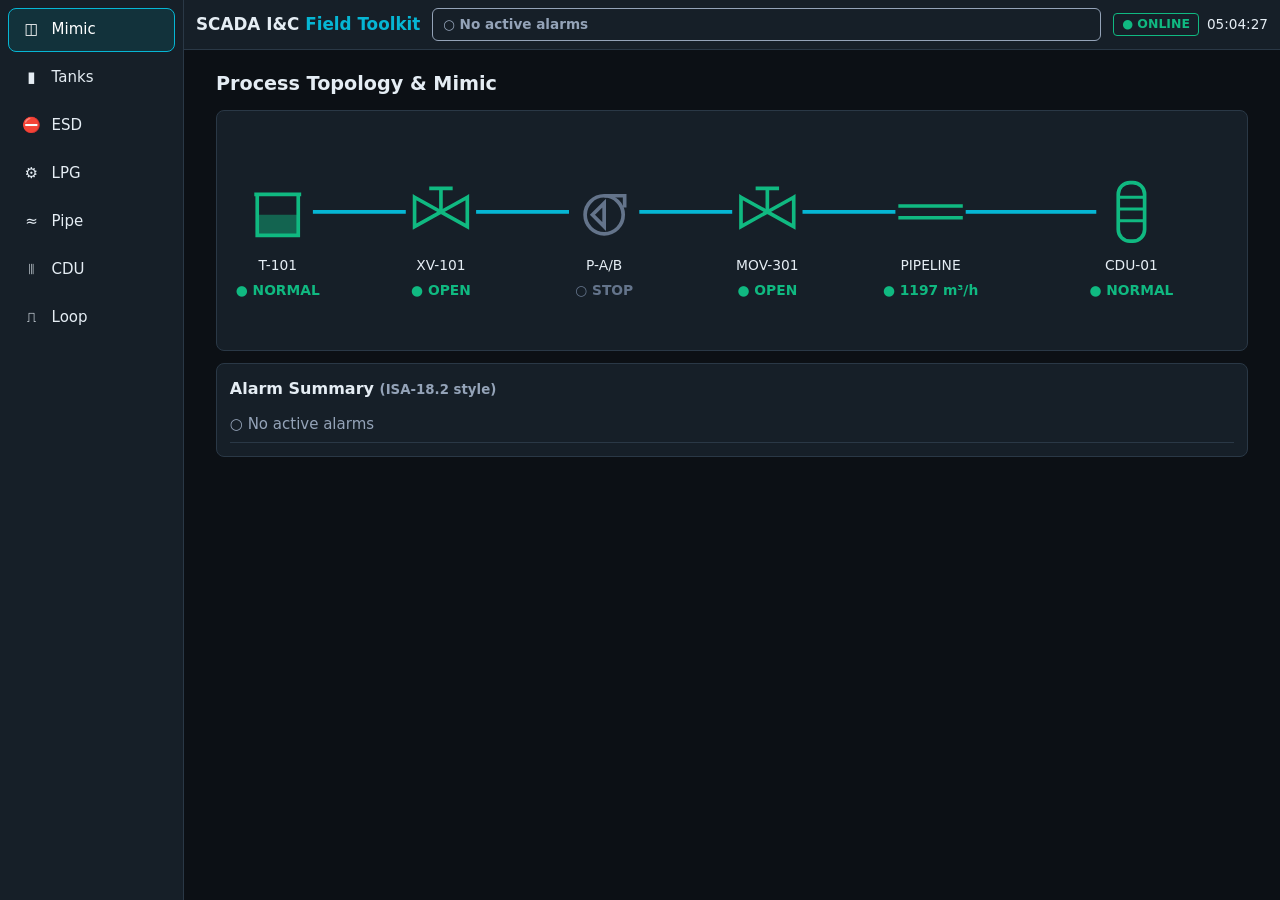
==== index.html @ dc27f1d5 "Add files via upload" ====
<!DOCTYPE html>
<html lang="en">
<head>
<meta charset="utf-8">
<meta name="viewport" content="width=device-width, initial-scale=1, viewport-fit=cover">
<title>SCADA I&amp;C Field Toolkit</title>
<meta name="description" content="Offline-capable SCADA/I&amp;C toolkit for Oil &amp; Gas projects (ISA-101, API 2350, IEC 61511).">
<meta name="theme-color" content="#0c1015">
<meta name="color-scheme" content="dark">
<link rel="manifest" href="manifest.webmanifest">
<link rel="icon" href="favicon.svg" type="image/svg+xml">
<link rel="icon" href="favicon.ico" sizes="any">
<link rel="icon" type="image/png" sizes="32x32" href="icons/favicon-32x32.png">
<link rel="icon" type="image/png" sizes="16x16" href="icons/favicon-16x16.png">
<link rel="apple-touch-icon" href="icons/apple-touch-icon.png">
<meta name="apple-mobile-web-app-capable" content="yes">
<meta name="mobile-web-app-capable" content="yes">
<meta name="apple-mobile-web-app-status-bar-style" content="black-translucent">
<meta name="apple-mobile-web-app-title" content="SCADA I&C">
<meta name="application-name" content="SCADA I&C">
<meta name="msapplication-TileColor" content="#0c1015">
<link rel="stylesheet" href="css/styles.css">
</head>
<body>
<a class="skip" href="#main">Skip to content</a>
<header id="top">
  <h1>SCADA I&amp;C <span>Field Toolkit</span></h1>
  <div id="alarm-banner" class="banner s-off" role="alert" aria-live="assertive" aria-atomic="true">○ No active alarms</div>
  <div class="hdr-r">
    <span id="net" class="tag s-ok" role="status">● ONLINE</span>
    <time id="clock"></time>
    <button id="install" class="btn" hidden>⬇ Install</button>
  </div>
</header>
<nav id="nav" aria-label="Primary">
  <a href="#home"><i aria-hidden="true">◫</i><span>Mimic</span></a>
  <a href="#tank"><i aria-hidden="true">▮</i><span>Tanks</span></a>
  <a href="#esd"><i aria-hidden="true">⛔</i><span>ESD</span></a>
  <a href="#lpg"><i aria-hidden="true">⚙</i><span>LPG</span></a>
  <a href="#pipe"><i aria-hidden="true">≈</i><span>Pipe</span></a>
  <a href="#cdu"><i aria-hidden="true">⫴</i><span>CDU</span></a>
  <a href="#loop"><i aria-hidden="true">⎍</i><span>Loop</span></a>
</nav>
<main id="main" tabindex="-1">
  <section id="v-home" hidden>
    <h2>Process Topology &amp; Mimic</h2>
    <div class="card"><svg id="mimic" viewBox="0 0 800 170" role="img" aria-label="Process flow: tank, inlet valve, pumps, pipeline valve, pipeline, CDU-01"></svg></div>
    <div class="card"><h3>Alarm Summary <small>(ISA-18.2 style)</small></h3><ul id="alarm-list" class="alist"></ul></div>
  </section>
  <section id="v-tank" hidden></section>
  <section id="v-esd" hidden></section>
  <section id="v-lpg" hidden></section>
  <section id="v-pipe" hidden></section>
  <section id="v-cdu" hidden></section>
  <section id="v-loop" hidden></section>
</main>
<dialog id="dlg" aria-labelledby="dlg-text">
  <form method="dialog"><p id="dlg-text"></p>
    <div class="row"><button class="btn" value="cancel">Cancel</button><button class="btn pri" value="ok">Confirm</button></div></form>
</dialog>
<noscript><p style="padding:1rem">JavaScript is required.</p></noscript>
<script type="module" src="js/app.js"></script>
</body>
</html>
---- css/styles.css ----
:root{--bg:#0c1015;--panel:#161f28;--line:#2a3846;--txt:#e5edf4;--mut:#94a3b8;--crit:#ef4444;--warn:#f59e0b;--ok:#10b981;--cy:#06b6d4;--off:#64748b;--nav-w:184px;--bar:60px}
*{box-sizing:border-box;margin:0;padding:0}
html,body{max-width:100%;overflow-x:hidden;background:var(--bg);color:var(--txt)}
body{font:15px/1.45 system-ui,-apple-system,"Segoe UI",Roboto,sans-serif;min-height:100vh;min-height:100dvh;display:grid;grid-template-columns:var(--nav-w) minmax(0,1fr);grid-template-rows:auto 1fr;grid-template-areas:"nav top" "nav main";padding-left:env(safe-area-inset-left);padding-right:env(safe-area-inset-right)}
.skip{position:absolute;left:-999px}.skip:focus{left:8px;top:8px;z-index:99;background:#fff;color:#000;padding:8px}
h1{font-size:1.05rem}h1 span{color:var(--cy)}h2{font-size:1.2rem;margin-bottom:.75rem}h3{font-size:1rem;margin-bottom:.5rem}small{color:var(--mut)}
#top{grid-area:top;display:flex;flex-wrap:wrap;align-items:center;gap:.5rem .75rem;padding:calc(.5rem + env(safe-area-inset-top)) .75rem .5rem;background:var(--panel);border-bottom:1px solid var(--line);position:sticky;top:0;z-index:5}
.hdr-r{display:flex;align-items:center;gap:.5rem;margin-left:auto;font-variant-numeric:tabular-nums;font-size:.85rem}
#nav{grid-area:nav;background:var(--panel);border-right:1px solid var(--line);display:flex;flex-direction:column;padding:calc(.5rem + env(safe-area-inset-top)) .5rem .5rem;gap:.25rem;position:sticky;top:0;height:100vh;height:100dvh}
#nav a{display:flex;align-items:center;gap:.6rem;min-height:44px;padding:0 .75rem;border-radius:8px;color:var(--txt);text-decoration:none;border:1px solid transparent}
#nav a:hover{background:#1f2c38}#nav a:active{background:#263646}
#nav a[aria-current=page]{background:#12323b;border-color:var(--cy);color:#fff}
#nav i{font-style:normal;width:1.4em;text-align:center}
:focus-visible{outline:3px solid #fff;outline-offset:2px}
main{grid-area:main;padding:.9rem;min-width:0}main:focus{outline:none}
section[hidden]{display:none}
.grid{display:grid;grid-template-columns:repeat(auto-fit,minmax(min(100%,260px),1fr));gap:.75rem}
.card{background:var(--panel);border:1px solid var(--line);border-radius:8px;padding:.8rem;margin-bottom:.75rem;min-width:0}
.grid>.card{margin-bottom:0}
.row{display:flex;flex-wrap:wrap;gap:.5rem;align-items:center}
.btn{min-height:44px;min-width:44px;padding:0 .9rem;border-radius:8px;border:1px solid var(--line);background:#1f2c38;color:var(--txt);font:inherit;font-weight:600;cursor:pointer}
.btn:hover{background:#2a3b4a;border-color:var(--cy)}.btn:active{transform:scale(.97);background:#12323b}
.btn[aria-pressed=true]{background:#12323b;border-color:var(--cy);color:#fff}
.btn.pri{background:var(--cy);color:#00222a;border-color:var(--cy)}.btn.danger[aria-pressed=true]{background:#5b1a1a;border-color:var(--crit)}
.btn:disabled{opacity:.5;cursor:not-allowed}
input,select{min-height:44px;padding:0 .6rem;border-radius:8px;border:1px solid var(--line);background:#0c1015;color:var(--txt);font:inherit;width:100%;min-width:0}
input[type=range]{padding:0}label{display:block;font-size:.85rem;color:var(--mut);margin:.4rem 0 .15rem}
.tag{display:inline-block;padding:.1rem .5rem;border-radius:4px;border:1px solid currentColor;font-size:.78rem;font-weight:700;white-space:nowrap}
.s-ok{color:var(--ok)}.s-warn{color:var(--warn)}.s-crit{color:var(--crit)}.s-off{color:var(--mut)}.s-cy{color:var(--cy)}
.banner{flex:1 1 220px;min-width:0;padding:.35rem .6rem;border:1px solid currentColor;border-radius:6px;font-weight:700;font-size:.85rem;overflow:hidden;text-overflow:ellipsis;white-space:nowrap}
.banner.s-crit{animation:flash 1s steps(2) infinite;background:#3a1212}
@keyframes flash{50%{background:#7f1d1d}}
.kv{display:flex;justify-content:space-between;gap:.5rem;padding:.2rem 0;border-bottom:1px dashed var(--line)}.kv span{color:var(--mut)}.kv b{font-variant-numeric:tabular-nums;text-align:right}
.alist{list-style:none}.alist li{display:flex;flex-wrap:wrap;gap:.5rem;align-items:center;padding:.4rem 0;border-bottom:1px solid var(--line)}.alist li span{flex:1 1 180px}
svg{max-width:100%;height:auto;display:block}svg text{fill:var(--txt);font-size:11px;font-family:inherit}
.gauge{position:relative;width:54px;height:170px;border:2px solid var(--line);border-radius:4px;background:#0c1015;flex:none}
.gauge i{position:absolute;left:0;right:0;bottom:0;background:var(--cy);opacity:.75;transition:height .8s}
.gauge b{position:absolute;left:100%;width:34px;border-top:1px dashed var(--mut);font-size:.65rem;color:var(--mut);padding-left:4px;line-height:1}
.mx{display:grid;gap:2px;font-size:.8rem}
.mx div{display:grid;place-items:center;min-height:44px;border:1px solid var(--line);background:#0c1015;text-align:center}
.mx .h{background:#1f2c38;font-weight:700}
.bar{height:14px;background:#0c1015;border:1px solid var(--line);border-radius:3px;overflow:hidden}.bar i{display:block;height:100%;background:var(--cy)}
.list{list-style:none}.list li{display:flex;flex-wrap:wrap;gap:.5rem;align-items:center;padding:.35rem 0;border-bottom:1px solid var(--line)}.list li>span{flex:1 1 160px;min-width:0;overflow-wrap:anywhere}
table{width:100%;border-collapse:collapse;font-size:.85rem}th,td{padding:.35rem .3rem;border-bottom:1px solid var(--line);text-align:right}th:first-child,td:first-child{text-align:left}
@media (max-width:767px){
 body{grid-template-columns:minmax(0,1fr);grid-template-areas:"top" "main";padding-bottom:calc(var(--bar) + env(safe-area-inset-bottom))}
 #nav{position:fixed;left:0;right:0;bottom:0;top:auto;height:auto;flex-direction:row;justify-content:space-around;gap:0;padding:0 env(safe-area-inset-right) env(safe-area-inset-bottom) env(safe-area-inset-left);border-right:0;border-top:1px solid var(--line);z-index:10}
 #nav a{flex:1 1 0;min-width:44px;flex-direction:column;justify-content:center;gap:0;min-height:var(--bar);padding:0;font-size:.62rem;border-radius:0;text-align:center}
 #nav i{font-size:1.15rem;line-height:1.2}
 h1 span{display:none}.hdr-r{margin-left:0}
}
@media (max-width:374px){main{padding:.6rem}.card{padding:.6rem}#clock{display:none}}
@media (min-width:1280px){main{padding:1.25rem 2rem}.grid{grid-template-columns:repeat(auto-fit,minmax(300px,1fr))}}
@media (prefers-reduced-motion:reduce){*,*::before,*::after{animation:none!important;transition:none!important}}
dialog{margin:auto;padding:1rem;border:1px solid var(--cy);border-radius:10px;background:var(--panel);color:var(--txt);max-width:min(92vw,380px)}dialog::backdrop{background:#000a}dialog p{margin-bottom:1rem}
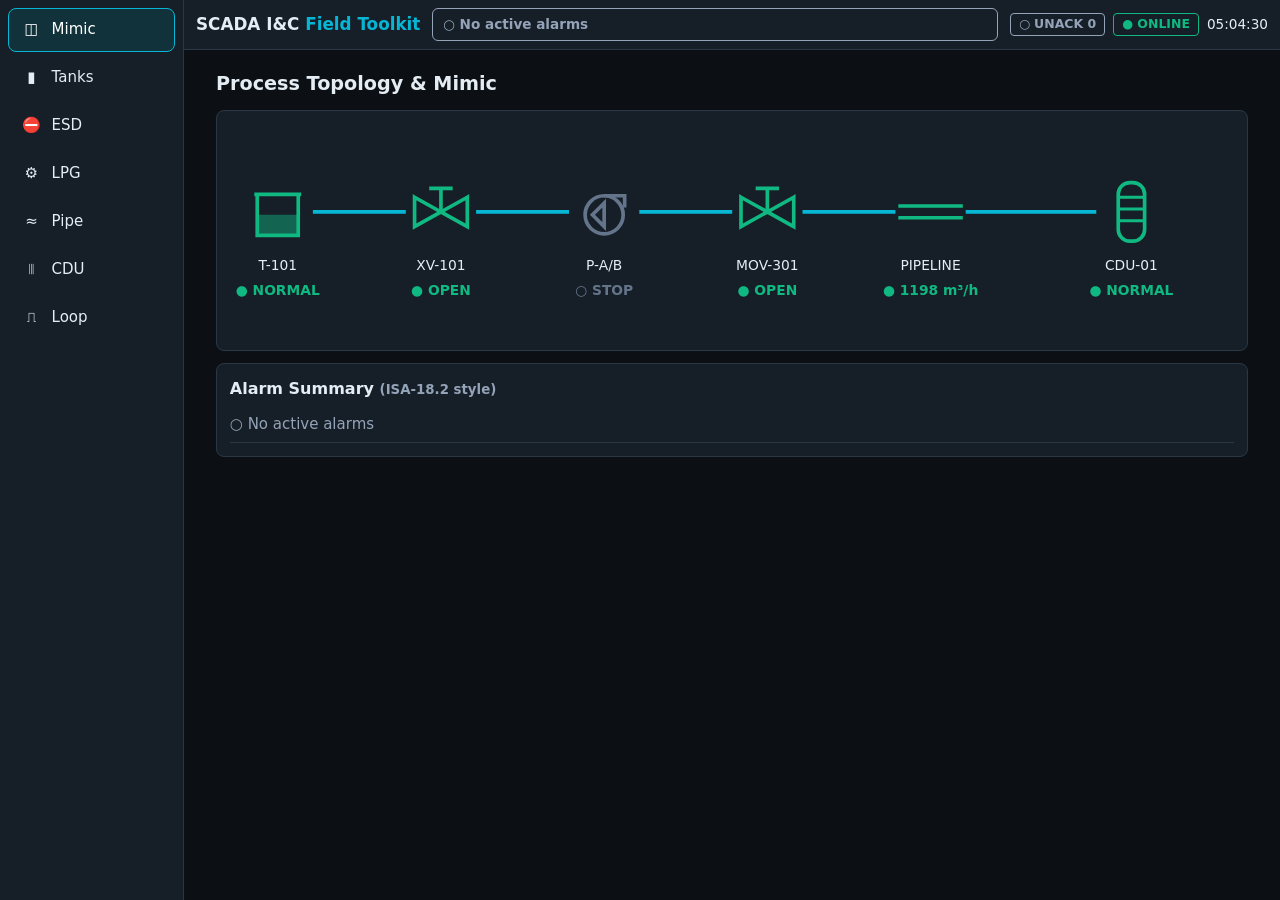
==== commit 33b8b442: "Add files via upload" ====
--- a/index.html
+++ b/index.html
@@ -27,6 +27,7 @@
   <h1>SCADA I&amp;C <span>Field Toolkit</span></h1>
   <div id="alarm-banner" class="banner s-off" role="alert" aria-live="assertive" aria-atomic="true">○ No active alarms</div>
   <div class="hdr-r">
+    <span id="alarm-count" class="tag s-off" role="status" aria-label="Unacknowledged alarms">○ UNACK 0</span>
     <span id="net" class="tag s-ok" role="status">● ONLINE</span>
     <time id="clock"></time>
     <button id="install" class="btn" hidden>⬇ Install</button>
--- a/css/styles.css
+++ b/css/styles.css
@@ -53,3 +53,55 @@
 @media (min-width:1280px){main{padding:1.25rem 2rem}.grid{grid-template-columns:repeat(auto-fit,minmax(300px,1fr))}}
 @media (prefers-reduced-motion:reduce){*,*::before,*::after{animation:none!important;transition:none!important}}
 dialog{margin:auto;padding:1rem;border:1px solid var(--cy);border-radius:10px;background:var(--panel);color:var(--txt);max-width:min(92vw,380px)}dialog::backdrop{background:#000a}dialog p{margin-bottom:1rem}
+
+/* ===== v2 remediation ===== */
+.dash{display:grid;grid-template-columns:repeat(12,minmax(0,1fr));gap:.75rem}
+.dash>*{grid-column:span 12;margin-bottom:0;min-width:0}
+.dash>h2,.dash>h3{margin:0}
+.stack{display:grid;gap:.75rem;align-content:stretch}.stack>.card{margin:0}
+@media(min-width:768px){.dash>.s6,.dash>.s4{grid-column:span 6}}
+@media(min-width:1080px){
+ main>section:not([hidden]){display:flex;flex-direction:column;min-height:calc(100dvh - 96px)}
+ main>section>.dash,main>section>.grid{flex:1;align-content:stretch}
+ .dash>.s4{grid-column:span 4}.dash>.s6{grid-column:span 6}.dash>.s8{grid-column:span 8}
+ .dash>.card,.grid>.card{display:flex;flex-direction:column}
+ .dash svg#pl-svg{width:100%;height:100%;min-height:360px}
+}
+/* tank */
+.tk{display:grid;grid-template-columns:132px minmax(0,1fr);gap:.6rem;align-items:start}
+.vessel{width:100%;height:auto}.vessel text{font-size:8px;fill:var(--mut)}.vessel .hh{fill:var(--crit);font-weight:700}.vessel .hl{fill:var(--warn);font-weight:700}
+.tel th{text-align:left;color:var(--mut);font-weight:500;width:46%}.tel td{font-variant-numeric:tabular-nums;font-weight:700}
+.ig{display:flex}.ig input{border-radius:8px 0 0 8px}.ig span{display:grid;place-items:center;min-width:54px;padding:0 .5rem;border:1px solid var(--line);border-left:0;border-radius:0 8px 8px 0;background:#1f2c38;color:var(--mut);font-size:.8rem}
+.badge{display:inline-block;padding:.05rem .4rem;border-radius:4px;background:#12323b;color:#7ee7f7;font-size:.7rem;font-weight:700;white-space:nowrap}
+.res td:last-child,.res th:last-child{text-align:right}.res td.big{color:var(--cy);font-size:1.2rem}
+/* ESD */
+.mx .h small{display:block;font-size:.58rem;font-weight:500;color:var(--mut);overflow-wrap:anywhere;line-height:1.1}
+.mx .rh{background:#3b2a08;border-color:var(--warn)}.mx .ch{background:#3a1212;border-color:var(--crit)}
+.mx .r{background:#3b2a08}.mx .c{background:#3a1212}.mx .x{background:#7f1d1d;border-color:var(--crit);font-weight:700}
+.mx .hdrx{font-size:.6rem}
+/* loop */
+.pts{display:grid;grid-template-columns:repeat(auto-fit,minmax(min(100%,92px),1fr));gap:.4rem}
+.pts .btn{padding:0 .3rem;font-size:.82rem;line-height:1.2}
+.pf{font-size:1.1rem;padding:.25rem .8rem}
+.pl-form{display:grid;grid-template-columns:repeat(auto-fit,minmax(min(100%,160px),1fr));gap:.5rem}
+
+/* ===== v3 ===== */
+@keyframes flashb{50%{border-color:transparent;outline-color:transparent;background:#3a1212}}
+.banner[tabindex]{cursor:pointer}
+.banner.s-crit.ack{animation:none;background:#2a1515;border-color:#8b3a3a;color:#d9a0a0}
+.banner.s-warn.ack{opacity:.8}
+.alist li.al{border:2px solid transparent;border-radius:6px;padding:.4rem}
+.alist li.al.crit.unack{border-color:var(--crit);animation:flashb 1s steps(2) infinite}
+.alist li.al.crit.ack{border-color:#8b3a3a;background:#2a1515;color:#d9a0a0}
+.alist li.al.warn.unack{border-color:var(--warn)}.alist li.al.warn.ack{border-color:#7a5a1a;background:#241c0c}
+.list li.flash{outline:3px solid var(--crit);outline-offset:-1px;border-radius:6px;animation:flashb 1s steps(2) infinite}
+.toast{position:fixed;left:50%;transform:translateX(-50%);bottom:20px;z-index:30;max-width:min(92vw,560px);padding:.7rem 1rem;border:2px solid var(--crit);border-radius:8px;background:#3a1212;color:#fff;font-weight:600;opacity:0;pointer-events:none;transition:opacity .2s}
+.toast.show{opacity:1}
+@media(max-width:767px){.toast{bottom:calc(var(--bar) + env(safe-area-inset-bottom) + 12px)}}
+.lp-charts{display:grid;grid-template-columns:minmax(0,2fr) minmax(0,1fr);gap:.75rem;margin-top:.5rem}
+@media(max-width:767px){.lp-charts{grid-template-columns:minmax(0,1fr)}}
+.chips{display:flex;flex-wrap:wrap;gap:.35rem}
+.il li>span:first-child{flex:1 1 100%}
+select{min-height:44px;padding:0 .5rem;border-radius:8px;border:1px solid var(--line);background:#0c1015;color:var(--txt);font:inherit;max-width:100%}
+.bms .kv b{display:flex;gap:.4rem;align-items:center;justify-content:flex-end;flex-wrap:wrap}
+@media(min-width:1080px){.lp-charts svg{height:100%;min-height:260px}}
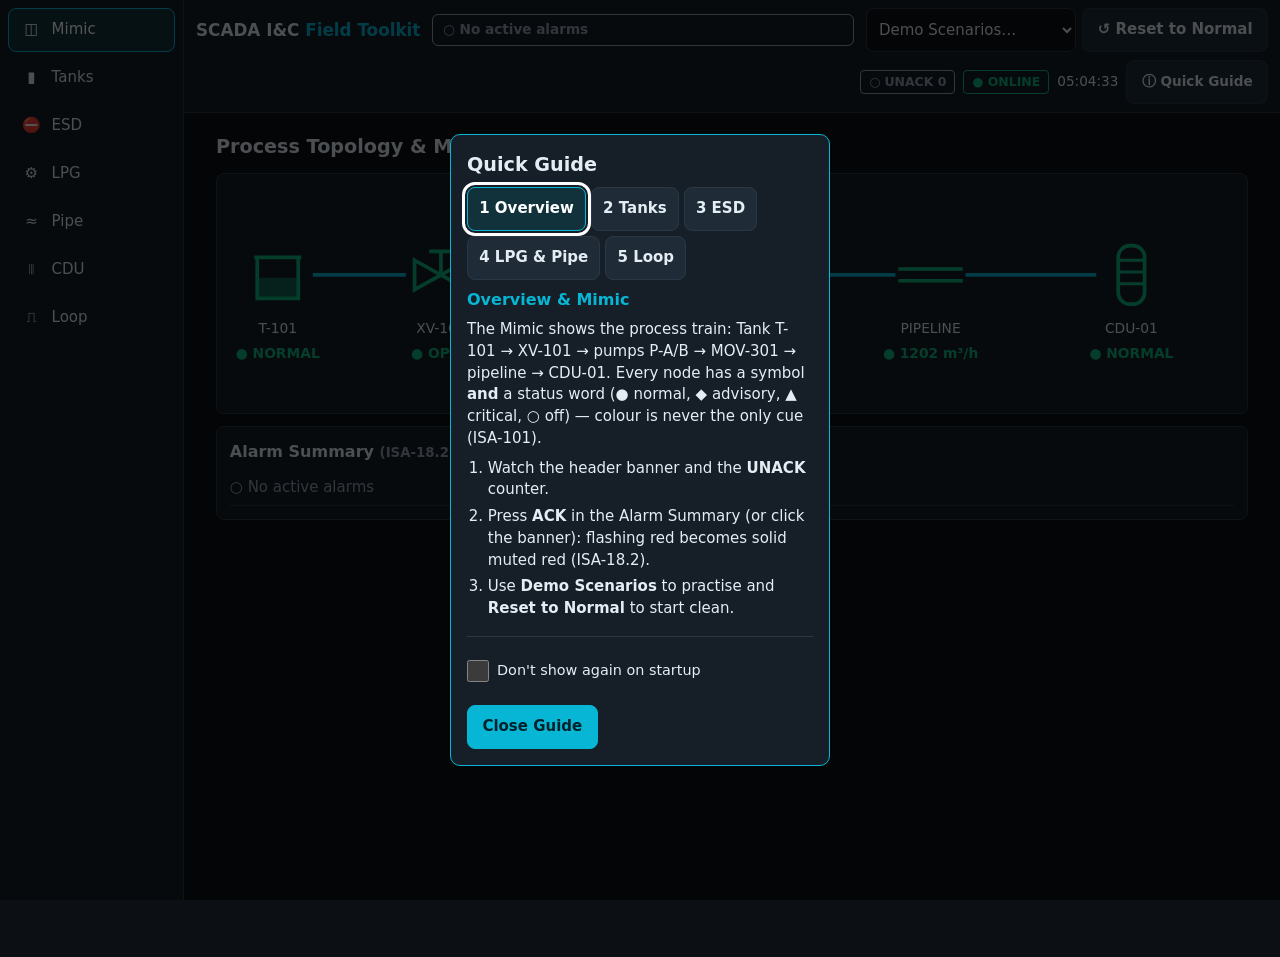
==== commit dd221223: "Add files via upload" ====
--- a/index.html
+++ b/index.html
@@ -26,10 +26,14 @@
 <header id="top">
   <h1>SCADA I&amp;C <span>Field Toolkit</span></h1>
   <div id="alarm-banner" class="banner s-off" role="alert" aria-live="assertive" aria-atomic="true">○ No active alarms</div>
+  <div class="demo"><label for="scn" class="sr">Demo scenarios</label>
+    <select id="scn"><option value="">Demo Scenarios…</option><option value="normal">Normal Production</option><option value="s1">Scenario 1: T-101 Overfill Trip</option><option value="s2">Scenario 2: Pipeline Leak at KM 70</option><option value="s3">Scenario 3: LPG Skid A High Vibration</option></select>
+    <button id="reset" class="btn" type="button">↺ Reset to Normal</button></div>
   <div class="hdr-r">
     <span id="alarm-count" class="tag s-off" role="status" aria-label="Unacknowledged alarms">○ UNACK 0</span>
     <span id="net" class="tag s-ok" role="status">● ONLINE</span>
     <time id="clock"></time>
+    <button id="help" class="btn" type="button" aria-haspopup="dialog">ⓘ Quick Guide</button>
     <button id="install" class="btn" hidden>⬇ Install</button>
   </div>
 </header>
@@ -44,7 +48,7 @@
 </nav>
 <main id="main" tabindex="-1">
   <section id="v-home" hidden>
-    <h2>Process Topology &amp; Mimic</h2>
+    <h2>Process Topology &amp; Mimic <button type="button" class="info" aria-label="About this view" data-tip="ISA-101 mimic of the process train. Press ACK on an alarm (or click the red header banner) to acknowledge it per ISA-18.2.">ⓘ</button></h2>
     <div class="card"><svg id="mimic" viewBox="0 0 800 170" role="img" aria-label="Process flow: tank, inlet valve, pumps, pipeline valve, pipeline, CDU-01"></svg></div>
     <div class="card"><h3>Alarm Summary <small>(ISA-18.2 style)</small></h3><ul id="alarm-list" class="alist"></ul></div>
   </section>
@@ -59,6 +63,17 @@
   <form method="dialog"><p id="dlg-text"></p>
     <div class="row"><button class="btn" value="cancel">Cancel</button><button class="btn pri" value="ok">Confirm</button></div></form>
 </dialog>
+<dialog id="guide" class="guide" aria-labelledby="g-title"><div class="gd">
+  <h2 id="g-title">Quick Guide</h2>
+  <div role="tablist" aria-label="Guide topics" class="gtabs">
+   <button role="tab" id="g-t1" aria-controls="g-p1" aria-selected="true">1 Overview</button><button role="tab" id="g-t2" aria-controls="g-p2" aria-selected="false" tabindex="-1">2 Tanks</button><button role="tab" id="g-t3" aria-controls="g-p3" aria-selected="false" tabindex="-1">3 ESD</button><button role="tab" id="g-t4" aria-controls="g-p4" aria-selected="false" tabindex="-1">4 LPG &amp; Pipe</button><button role="tab" id="g-t5" aria-controls="g-p5" aria-selected="false" tabindex="-1">5 Loop</button></div>
+  <div role="tabpanel" id="g-p1" aria-labelledby="g-t1"><h3>Overview &amp; Mimic</h3><p>The Mimic shows the process train: Tank T-101 → XV-101 → pumps P-A/B → MOV-301 → pipeline → CDU-01. Every node has a symbol <b>and</b> a status word (● normal, ◆ advisory, ▲ critical, ○ off) — colour is never the only cue (ISA-101).</p><ol><li>Watch the header banner and the <b>UNACK</b> counter.</li><li>Press <b>ACK</b> in the Alarm Summary (or click the banner): flashing red becomes solid muted red (ISA-18.2).</li><li>Use <b>Demo Scenarios</b> to practise and <b>Reset to Normal</b> to start clean.</li></ol></div>
+  <div role="tabpanel" id="g-p2" aria-labelledby="g-t2" hidden><h3>Tank Farm</h3><p>Each card shows level against API 2350 setpoints (HH 95 / H 90 / L 10 / LL 5 %).</p><ol><li>Press <b>FILL / HOLD / DRAIN</b> to move a tank. ESD closes XV-101 (stops fill) and XV-102 (stops drain).</li><li>In the <b>NSV calculator</b> enter observed level, temperature, density @ 15 °C and free-water level.</li><li>Read the breakdown: TOV → GOV (TOV − FW) → VCF → NSV. Indicative only; verify with certified tables.</li></ol></div>
+  <div role="tabpanel" id="g-p3" aria-labelledby="g-t3" hidden><h3>ESD Cause &amp; Effect</h3><p>Rows are initiators (I1–I6), columns are actions (A1–A6). Hover a header for the full tag name.</p><ol><li><b>Trip</b> simulates an initiator: its row turns amber, tripped action columns turn red, and the first initiator gets a ① <b>FIRST-OUT</b> badge.</li><li><b>Bypass</b> inhibits an initiator after a confirmation — it is a logged reduction in SIL-3 protection.</li><li>Clear or bypass every active initiator, then press <b>Reset ESD latch</b>. If blocked, the culprit flashes.</li></ol></div>
+  <div role="tabpanel" id="g-p4" aria-labelledby="g-t4" hidden><h3>LPG &amp; Pipeline</h3><ol><li><b>LPG:</b> Start/Stop a skid, move the VFD speed slider (30–50 Hz), and use <b>Swap duty</b>. Pick a fault to see trips (vibration &gt; 7.1 mm/s, suction &lt; 1.0 barg) and standby auto-start.</li><li><b>Interlock override</b> inhibits trips after confirmation — use with care.</li><li><b>Pipeline (API 1130):</b> press <b>Simulate leak</b>, choose the KM; CPM alarms when flow imbalance exceeds 1.5 %. Close sectional valves SV-1/SV-2 to isolate.</li></ol></div>
+  <div role="tabpanel" id="g-p5" aria-labelledby="g-t5" hidden><h3>Loop Calibrator</h3><ol><li>Set LRV, URV, unit and tolerance (default ±0.1 % span).</li><li>Select a test point (0 / 25 / 50 / 75 / 100 % = 4 / 8 / 12 / 16 / 20 mA), source it from your calibrator and enter the <b>Measured mA</b>.</li><li>Read the deviation and PASS/FAIL tag, press <b>Record point</b>, repeat for all five points.</li><li>Add punchlist items (saved locally) and press <b>Export report (CSV)</b>.</li></ol></div>
+  <div class="gfoot"><label class="chk"><input type="checkbox" id="g-skip"> Don't show again on startup</label><button type="button" class="btn pri" id="g-close">Close Guide</button></div></div></dialog>
+<div id="tip" class="tip" role="tooltip" hidden></div>
 <noscript><p style="padding:1rem">JavaScript is required.</p></noscript>
 <script type="module" src="js/app.js"></script>
 </body>
--- a/css/styles.css
+++ b/css/styles.css
@@ -105,3 +105,21 @@
 select{min-height:44px;padding:0 .5rem;border-radius:8px;border:1px solid var(--line);background:#0c1015;color:var(--txt);font:inherit;max-width:100%}
 .bms .kv b{display:flex;gap:.4rem;align-items:center;justify-content:flex-end;flex-wrap:wrap}
 @media(min-width:1080px){.lp-charts svg{height:100%;min-height:260px}}
+.lp-charts svg{overflow:visible}
+
+/* ===== v6 onboarding ===== */
+.sr{position:absolute;width:1px;height:1px;overflow:hidden;clip:rect(0 0 0 0);white-space:nowrap}
+.demo{display:flex;gap:.4rem;align-items:center;flex-wrap:wrap;min-width:0}.demo select{width:auto;max-width:210px}
+.info{position:relative;display:inline-grid;place-items:center;width:24px;height:24px;margin-left:.3rem;padding:0;border:1px solid var(--mut);border-radius:50%;background:transparent;color:var(--mut);font:600 .85rem/1 system-ui;vertical-align:middle;cursor:pointer}
+.info::after{content:"";position:absolute;inset:-10px}
+.info:hover,.info:focus-visible{color:#fff;border-color:var(--cy);background:#12323b}.info:active{transform:scale(.94)}
+.tip{position:fixed;z-index:50;padding:.55rem .75rem;border:1px solid var(--cy);border-radius:8px;background:#0c1015;color:var(--txt);font-size:.85rem;line-height:1.35;box-shadow:0 4px 16px #000a;pointer-events:none}
+.tip[hidden]{display:none}
+dialog.guide{padding:0;width:min(94vw,640px);max-height:90dvh;overflow:auto}
+.gd{padding:1rem}.gd h2{margin-bottom:.5rem}.gd h3{color:var(--cy)}.gd p,.gd ol{margin:.5rem 0}.gd ol{padding-left:1.3rem}.gd li{margin:.3rem 0}
+.gtabs{display:flex;flex-wrap:wrap;gap:.3rem;margin:.5rem 0}
+.gtabs [role=tab]{min-height:44px;padding:0 .7rem;border:1px solid var(--line);border-radius:8px;background:#1f2c38;color:var(--txt);font:inherit;font-weight:600;cursor:pointer}
+.gtabs [role=tab]:hover{border-color:var(--cy)}.gtabs [role=tab][aria-selected=true]{background:#12323b;border-color:var(--cy);color:#fff}
+.gfoot{display:flex;flex-wrap:wrap;gap:.75rem;align-items:center;justify-content:space-between;margin-top:1rem;padding-top:.75rem;border-top:1px solid var(--line)}
+.chk{display:flex;align-items:center;gap:.5rem;min-height:44px;margin:0;color:var(--txt);font-size:.9rem}.chk input{width:22px;min-height:22px;height:22px}
+@media(max-width:767px){.demo select{max-width:100%;flex:1 1 150px}}
